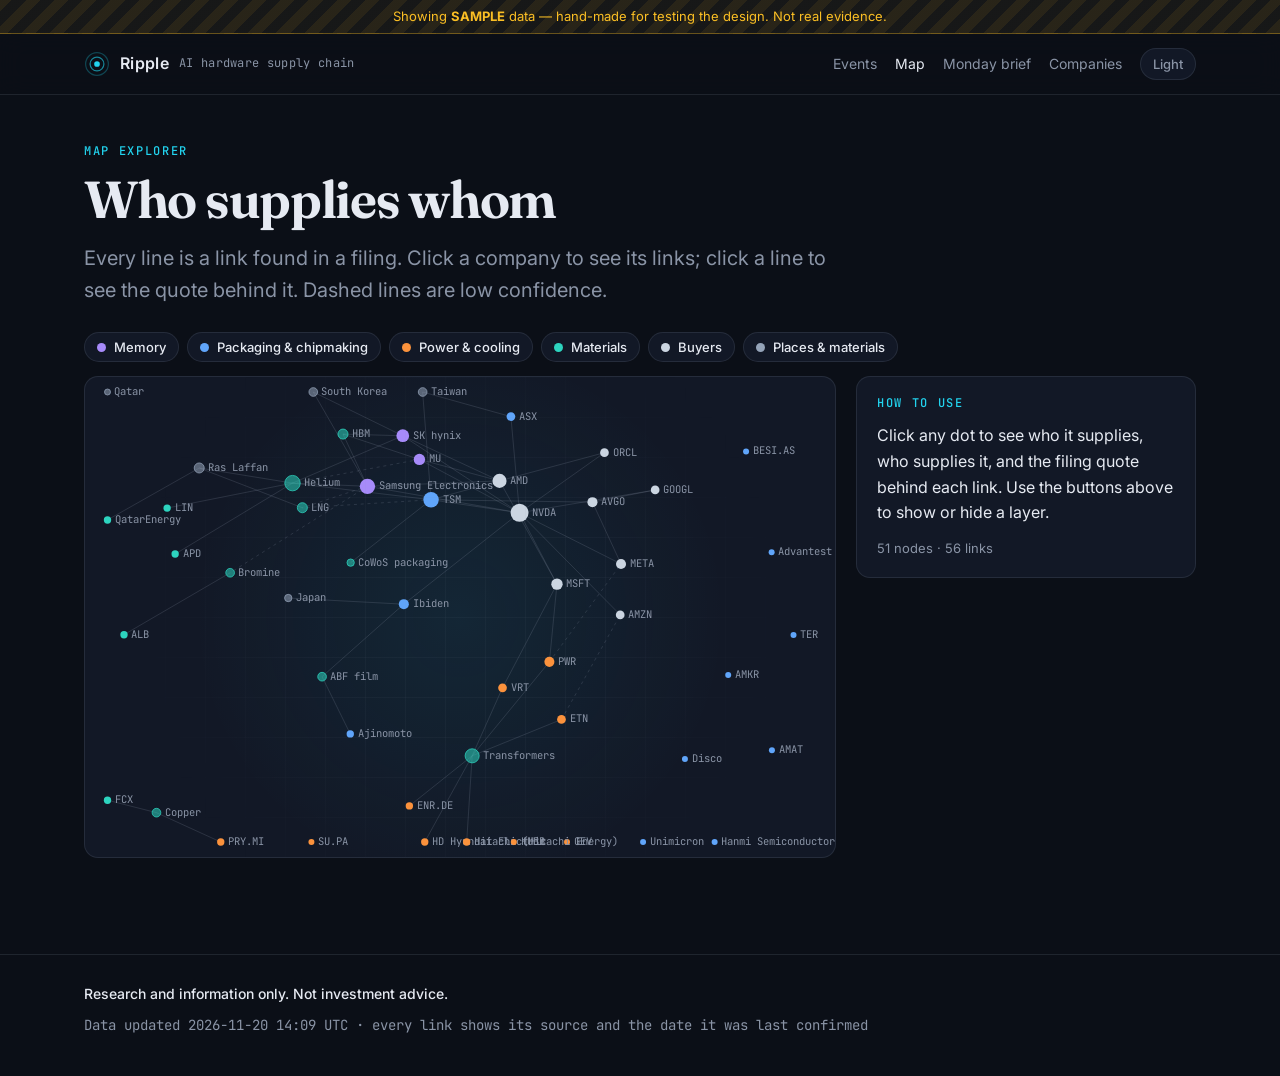
==== site/map.html @ 113fd9b5 "Daily GitHub Actions run (01:23 HKT): collectors, news, AI work queue, site data; text cache; failur" ====
<!doctype html>
<html lang="en">
<head>
<title>Map explorer — Ripple</title>
<meta name="description" content="The whole AI hardware supply map: filter by layer, click a company to see its links and their sources.">
<meta charset="utf-8">
<meta name="viewport" content="width=device-width, initial-scale=1">
<link rel="preconnect" href="https://fonts.googleapis.com">
<link rel="preconnect" href="https://fonts.gstatic.com" crossorigin>
<link href="https://fonts.googleapis.com/css2?family=Fraunces:opsz,wght@9..144,500;9..144,600;9..144,700&family=Inter:wght@400;500;600&family=JetBrains+Mono:wght@400;500;600&display=swap" rel="stylesheet">
<link rel="stylesheet" href="assets/style.css">
<script>try{var t=localStorage.getItem("ripple-theme");if(t)document.documentElement.setAttribute("data-theme",t)}catch(e){}</script>
<link rel="stylesheet" href="assets/map.css">
</head>
<body>
<main class="wrap">
  <header class="article-head" style="padding-bottom:0">
    <div class="eyebrow">Map explorer</div>
    <h1 style="font-size:clamp(32px,4.4vw,52px)">Who supplies whom</h1>
    <p class="dek">Every line is a link found in a filing. Click a company to see its links; click a line to see the quote behind it. Dashed lines are low confidence.</p>
  </header>
  <div class="filters" id="filters" role="group" aria-label="Filter by layer"></div>
  <div class="explorer">
    <div class="ripple-canvas map-canvas"><div class="grid-bg"></div><div id="map"></div></div>
    <aside class="card side" id="side" aria-live="polite"></aside>
  </div>
</main>
<script src="data/data.js"></script>
<script src="assets/common.js"></script>
<script src="assets/ripple.js"></script>
<script src="assets/map.js"></script>
</body>
</html>
---- site/assets/style.css ----
/* Ripple — "mission control meets magazine".
   Colours from the build plan's Look and feel section (dark first, light mode too). */

:root {
  --bg: #0B0F17;
  --panel: #121826;
  --panel-2: #172033;
  --border: rgba(138, 148, 166, 0.16);
  --border-strong: rgba(138, 148, 166, 0.32);
  --text: #E6EAF2;
  --text-2: #8A94A6;
  --accent: #22D3EE;
  --accent-text: #22D3EE;
  --hurt: #F87171;
  --helped: #34D399;
  --unclear: #FBBF24;
  --hurt-text: #F87171;
  --helped-text: #34D399;
  --unclear-text: #FBBF24;
  --layer-memory: #A78BFA;
  --layer-packaging: #60A5FA;
  --layer-power: #FB923C;
  --layer-materials: #2DD4BF;
  --layer-buyers: #CBD5E1;
  --layer-place: #94A3B8;
  --glow: 0 0 0 1px rgba(34, 211, 238, 0.35), 0 0 24px rgba(34, 211, 238, 0.18);
  --radius: 14px;
  --radius-sm: 8px;
  --serif: "Fraunces", "Source Serif 4", Georgia, serif;
  --sans: "Inter", system-ui, -apple-system, "Segoe UI", sans-serif;
  --mono: "JetBrains Mono", ui-monospace, "SF Mono", Menlo, monospace;
  --map-dim: rgba(138, 148, 166, 0.22);
  color-scheme: dark;
}

/* Light mode: same accent and status colours on a warm off-white.
   Text versions of the status colours are darkened so they pass WCAG AA. */
:root[data-theme="light"] {
  --bg: #F7F4EE;
  --panel: #FFFFFF;
  --panel-2: #F1EDE5;
  --border: rgba(30, 36, 48, 0.12);
  --border-strong: rgba(30, 36, 48, 0.24);
  --text: #161A22;
  --text-2: #545D6B;
  --accent-text: #0E7490;
  --hurt-text: #B91C1C;
  --helped-text: #047857;
  --unclear-text: #92400E;
  --layer-buyers: #64748B;
  --glow: 0 0 0 1px rgba(14, 116, 144, 0.35), 0 6px 24px rgba(14, 116, 144, 0.12);
  --map-dim: rgba(30, 36, 48, 0.18);
  color-scheme: light;
}

* { box-sizing: border-box; }
html { -webkit-text-size-adjust: 100%; }
body {
  margin: 0;
  background: var(--bg);
  color: var(--text);
  font-family: var(--sans);
  font-size: 16px;
  line-height: 1.6;
  -webkit-font-smoothing: antialiased;
}
a { color: var(--accent-text); text-decoration: none; }
a:hover { text-decoration: underline; text-underline-offset: 3px; }
.mono, time, .num { font-family: var(--mono); font-feature-settings: "tnum" 1; }
.muted { color: var(--text-2); }
.wrap { max-width: 1160px; margin: 0 auto; padding: 0 24px; }
.narrow { max-width: 760px; }
.sr-only { position: absolute; width: 1px; height: 1px; overflow: hidden; clip: rect(0 0 0 0); white-space: nowrap; }

/* ---------- Header / footer ---------- */
.site-header {
  position: sticky; top: 0; z-index: 30;
  background: color-mix(in srgb, var(--bg) 82%, transparent);
  backdrop-filter: blur(12px);
  border-bottom: 1px solid var(--border);
}
.site-header .wrap { display: flex; align-items: center; justify-content: space-between; height: 60px; }
.brand { display: flex; align-items: center; gap: 10px; color: var(--text); font-weight: 600; letter-spacing: 0.02em; }
.brand:hover { text-decoration: none; }
.brand-mark { width: 26px; height: 26px; }
.brand small { font-family: var(--mono); color: var(--text-2); font-weight: 400; font-size: 12px; }
.nav { display: flex; align-items: center; gap: 18px; font-size: 14px; }
.nav a { color: var(--text-2); }
.nav a:hover, .nav a[aria-current="page"] { color: var(--text); text-decoration: none; }
.theme-toggle {
  background: var(--panel); border: 1px solid var(--border); color: var(--text-2);
  border-radius: 999px; height: 32px; padding: 0 12px; font: 500 13px var(--sans); cursor: pointer;
}
.theme-toggle:hover { color: var(--text); border-color: var(--border-strong); }

.site-footer { border-top: 1px solid var(--border); margin-top: 96px; padding: 28px 0 40px; color: var(--text-2); font-size: 14px; }
.site-footer .wrap { display: flex; flex-wrap: wrap; gap: 8px 24px; justify-content: space-between; }
.disclaimer { color: var(--text); font-weight: 500; }

.sample-banner {
  background: repeating-linear-gradient(-45deg, rgba(251, 191, 36, 0.12) 0 10px, rgba(251, 191, 36, 0.05) 10px 20px);
  border-bottom: 1px solid rgba(251, 191, 36, 0.35);
  color: var(--unclear-text); font-size: 13px; text-align: center; padding: 6px 16px;
}
.sample-tag {
  display: inline-block; font: 600 10px/1 var(--mono); letter-spacing: 0.08em;
  color: var(--unclear-text); border: 1px solid currentColor; border-radius: 4px; padding: 3px 5px; vertical-align: middle;
}

/* ---------- Ticker strip ---------- */
.ticker { border-bottom: 1px solid var(--border); background: var(--panel); overflow: hidden; white-space: nowrap; font: 13px var(--mono); }
.ticker-track { display: inline-flex; gap: 48px; padding: 9px 0; animation: ticker 50s linear infinite; }
.ticker:hover .ticker-track { animation-play-state: paused; }
.ticker-item { display: inline-flex; gap: 10px; align-items: center; color: var(--text-2); }
.ticker-item a { color: var(--text); }
.ticker-dot { width: 7px; height: 7px; border-radius: 50%; background: var(--accent); box-shadow: 0 0 10px var(--accent); }
@keyframes ticker { from { transform: translateX(0); } to { transform: translateX(-50%); } }

/* ---------- Home hero ---------- */
.hero { position: relative; padding: 56px 0 24px; overflow: hidden; }
.hero-grid { display: grid; grid-template-columns: minmax(0, 5fr) minmax(0, 7fr); gap: 32px; align-items: center; }
.eyebrow { font: 500 12px var(--mono); letter-spacing: 0.14em; text-transform: uppercase; color: var(--accent-text); }
.hero h1 { font-family: var(--serif); font-weight: 600; font-size: clamp(36px, 5vw, 60px); line-height: 1.04; letter-spacing: -0.02em; margin: 14px 0 18px; }
.hero p.lede { font-size: 18px; color: var(--text-2); max-width: 32em; margin: 0 0 24px; }
.stat-row { display: flex; gap: 28px; flex-wrap: wrap; }
.stat b { display: block; font: 600 26px var(--mono); color: var(--text); }
.stat span { font-size: 13px; color: var(--text-2); }
.hero-map { width: 100%; aspect-ratio: 1.45 / 1; }
.legend { display: flex; flex-wrap: wrap; gap: 6px 16px; font-size: 12px; color: var(--text-2); margin-top: 8px; }
.legend i { display: inline-block; width: 9px; height: 9px; border-radius: 50%; margin-right: 6px; vertical-align: 0; }
.legend .dash { width: 18px; height: 0; border-radius: 0; border-top: 2px dashed var(--text-2); vertical-align: 3px; }
.legend .solid { width: 18px; height: 0; border-radius: 0; border-top: 2px solid var(--text-2); vertical-align: 3px; }

/* ---------- Section headings ---------- */
.section { margin-top: 64px; }
.section-head { display: flex; align-items: baseline; justify-content: space-between; gap: 16px; margin-bottom: 18px; }
.section-head h2 { font-family: var(--serif); font-weight: 600; font-size: 28px; letter-spacing: -0.01em; margin: 0; }
h3 { font-size: 15px; font-weight: 600; margin: 0 0 6px; }

/* ---------- Cards ---------- */
.card {
  background: var(--panel); border: 1px solid var(--border); border-radius: var(--radius);
  transition: box-shadow 0.25s ease, border-color 0.25s ease, transform 0.25s ease;
}
.card:hover { box-shadow: var(--glow); border-color: transparent; }
a.card { display: block; color: inherit; }
a.card:hover { text-decoration: none; }

.event-grid { display: grid; grid-template-columns: repeat(auto-fill, minmax(330px, 1fr)); gap: 18px; }
.event-card { display: grid; grid-template-rows: auto 1fr; overflow: hidden; }
.event-card .mini { height: 150px; background: radial-gradient(ellipse at center, rgba(34, 211, 238, 0.07), transparent 70%); border-bottom: 1px solid var(--border); }
.event-card .mini svg { width: 100%; height: 100%; }
.event-card .body { padding: 18px 20px 20px; display: flex; flex-direction: column; gap: 10px; }
.event-card h3 { font-family: var(--serif); font-size: 21px; line-height: 1.2; font-weight: 600; margin: 0; }
.event-card p { margin: 0; color: var(--text-2); font-size: 14px; }
.meta-row { display: flex; align-items: center; gap: 12px; flex-wrap: wrap; font: 12px var(--mono); color: var(--text-2); }
.type-chip { text-transform: uppercase; letter-spacing: 0.08em; font: 500 11px var(--mono); color: var(--accent-text); }
.top3 { display: flex; flex-direction: column; gap: 6px; margin-top: auto; padding-top: 6px; border-top: 1px solid var(--border); }
.top3-row { display: grid; grid-template-columns: auto 1fr auto; gap: 10px; align-items: center; font-size: 13px; }

/* Severity: 5-segment bar */
.sev { display: inline-flex; align-items: center; gap: 6px; font: 12px var(--mono); color: var(--text-2); }
.sev-bar { display: inline-grid; grid-template-columns: repeat(5, 10px); gap: 3px; }
.sev-bar i { height: 8px; border-radius: 2px; background: var(--border-strong); }
.sev-bar i.on { background: var(--sev-color, var(--hurt)); box-shadow: 0 0 8px color-mix(in srgb, var(--sev-color, var(--hurt)) 60%, transparent); }

/* Ticker badges instead of logos */
.badge {
  display: inline-flex; align-items: center; gap: 6px; font: 600 11px/1 var(--mono); letter-spacing: 0.03em;
  padding: 4px 7px; border-radius: 6px; color: var(--text); background: var(--panel-2);
  border: 1px solid var(--border); white-space: nowrap;
}
.badge::before { content: ""; width: 6px; height: 6px; border-radius: 50%; background: var(--layer-color, var(--layer-place)); }
.badge.kind-material::before, .badge.kind-part::before { border-radius: 1px; transform: rotate(45deg); }

/* Direction marks: never colour alone — icon + word */
.dir { display: inline-flex; align-items: center; gap: 5px; font: 600 12px var(--sans); white-space: nowrap; }
.dir svg { width: 14px; height: 14px; }
.dir-hurt { color: var(--hurt-text); }
.dir-helped { color: var(--helped-text); }
.dir-unclear { color: var(--unclear-text); }

.conf { font: 11px var(--mono); text-transform: uppercase; letter-spacing: 0.06em; color: var(--text-2); }
.conf-low { font-style: italic; }

/* ---------- Event page (article) ---------- */
.article-head { padding: 48px 0 8px; }
.article-head h1 { font-family: var(--serif); font-weight: 650; font-size: clamp(34px, 5.4vw, 64px); line-height: 1.03; letter-spacing: -0.025em; margin: 14px 0 16px; max-width: 18em; }
.article-head .dek { font-size: 20px; color: var(--text-2); max-width: 38em; margin: 0; }
.byline { display: flex; gap: 18px; flex-wrap: wrap; align-items: center; margin-top: 22px; font: 13px var(--mono); color: var(--text-2); }

.ripple-stage {
  position: relative; margin-top: 36px; display: grid; grid-template-columns: minmax(0, 1fr) 340px; gap: 24px; align-items: start;
}
.ripple-canvas {
  position: relative; border-radius: var(--radius); border: 1px solid var(--border); overflow: hidden;
  background:
    radial-gradient(circle at 50% 50%, rgba(34, 211, 238, 0.08), transparent 60%),
    linear-gradient(var(--panel), var(--panel));
}
.ripple-canvas svg { display: block; width: 100%; height: auto; }
.ripple-canvas .grid-bg { position: absolute; inset: 0; pointer-events: none; opacity: 0.35;
  background-image: linear-gradient(var(--border) 1px, transparent 1px), linear-gradient(90deg, var(--border) 1px, transparent 1px);
  background-size: 40px 40px; mask-image: radial-gradient(circle at center, black 30%, transparent 75%); }
.replay { position: absolute; right: 12px; top: 12px; z-index: 2; }
.btn {
  background: var(--panel-2); color: var(--text); border: 1px solid var(--border); border-radius: 999px;
  font: 500 13px var(--sans); padding: 6px 12px; cursor: pointer;
}
.btn:hover { border-color: var(--accent); }
.ranked { display: flex; flex-direction: column; gap: 8px; }
.ranked .rank-row {
  display: grid; grid-template-columns: 22px minmax(0, 1fr) auto; gap: 10px; align-items: center;
  padding: 10px 12px; border-radius: var(--radius-sm); background: var(--panel); border: 1px solid var(--border);
  opacity: 0; transform: translateY(6px); transition: opacity 0.35s ease, transform 0.35s ease, box-shadow 0.2s;
}
.ranked.show .rank-row { opacity: 1; transform: none; }
.ranked .rank-row:hover { box-shadow: var(--glow); }
.rank-n { font: 12px var(--mono); color: var(--text-2); }
.rank-name { display: flex; flex-direction: column; min-width: 0; }
.rank-name a { color: var(--text); font-weight: 600; font-size: 14px; }
.rank-name .dir { font-size: 11px; }
.score { font: 600 15px var(--mono); text-align: right; }
.score small { display: block; font-weight: 400; font-size: 10px; color: var(--text-2); }

.prose { font-size: 18px; line-height: 1.7; }
.prose p { margin: 0 0 1em; }
.pullquote { font-family: var(--serif); font-size: 24px; line-height: 1.35; border-left: 3px solid var(--accent); padding-left: 20px; margin: 0; }

.impact-cards { display: grid; grid-template-columns: repeat(auto-fill, minmax(320px, 1fr)); gap: 16px; }
.impact-card { padding: 18px 20px; display: flex; flex-direction: column; gap: 10px; }
.impact-card header { display: flex; justify-content: space-between; align-items: flex-start; gap: 10px; }
.impact-card .name { font-weight: 600; font-size: 17px; }
.impact-card .name a { color: var(--text); }
.facts { display: grid; grid-template-columns: repeat(3, 1fr); gap: 8px; font-size: 12px; }
.facts div { background: var(--panel-2); border-radius: 6px; padding: 6px 8px; }
.facts dt { color: var(--text-2); font: 10px var(--mono); text-transform: uppercase; letter-spacing: 0.08em; }
.facts dd { margin: 0; font-weight: 600; }
.exposure-bar { height: 6px; border-radius: 3px; background: var(--border); overflow: hidden; }
.exposure-bar i { display: block; height: 100%; border-radius: 3px; }
.path-chain { display: flex; flex-wrap: wrap; align-items: center; gap: 4px; font: 12px var(--mono); color: var(--text-2); }
.path-chain .arrow { opacity: 0.6; }
.path-chain a { color: var(--text-2); border-bottom: 1px dotted var(--border-strong); }
.path-chain a:hover { color: var(--text); text-decoration: none; }
.what-change { font-size: 13px; color: var(--text-2); border-top: 1px dashed var(--border); padding-top: 8px; }
.spark { display: flex; align-items: center; gap: 8px; font: 12px var(--mono); }
.spark svg { width: 90px; height: 26px; overflow: visible; }

.unknowns { list-style: none; padding: 0; margin: 0; display: grid; gap: 10px; }
.unknowns li { padding: 14px 16px 14px 44px; position: relative; background: var(--panel); border: 1px dashed var(--border-strong); border-radius: var(--radius-sm); }
.unknowns li::before { content: "?"; position: absolute; left: 14px; top: 13px; width: 20px; height: 20px; border-radius: 50%; border: 1px solid var(--unclear); color: var(--unclear-text); font: 600 12px/18px var(--mono); text-align: center; }

table.data { width: 100%; border-collapse: collapse; font-size: 14px; }
table.data th { text-align: left; font: 500 11px var(--mono); letter-spacing: 0.08em; text-transform: uppercase; color: var(--text-2); padding: 8px 10px; border-bottom: 1px solid var(--border); }
table.data td { padding: 10px; border-bottom: 1px solid var(--border); vertical-align: top; }
table.data td.num { text-align: right; }
.up { color: var(--helped-text); }
.down { color: var(--hurt-text); }
.table-scroll { overflow-x: auto; }

.source-list { list-style: none; padding: 0; margin: 0; display: grid; gap: 8px; }
.source-list li { display: flex; gap: 12px; align-items: baseline; font-size: 14px; }

/* ---------- Company page ---------- */
.company-head { padding: 44px 0 0; display: grid; gap: 14px; }
.company-head h1 { font-family: var(--serif); font-weight: 600; font-size: clamp(34px, 5vw, 54px); line-height: 1.05; margin: 0; letter-spacing: -0.02em; }
.company-head .tags { display: flex; gap: 8px; flex-wrap: wrap; align-items: center; }
.chip { font: 12px var(--mono); border: 1px solid var(--border); border-radius: 999px; padding: 3px 10px; color: var(--text-2); }
.link-grid { display: grid; grid-template-columns: repeat(auto-fill, minmax(320px, 1fr)); gap: 14px; }
.link-card { padding: 16px 18px; display: flex; flex-direction: column; gap: 10px; }
.link-card.stale { opacity: 0.6; }
.link-card.low { border-style: dashed; }
.link-card .top { display: flex; justify-content: space-between; gap: 10px; align-items: center; }
.link-card blockquote { margin: 0; font-family: var(--serif); font-size: 15px; line-height: 1.5; color: var(--text); border-left: 2px solid var(--border-strong); padding-left: 12px; }
.link-card .foot { display: flex; justify-content: space-between; gap: 10px; flex-wrap: wrap; font: 11px var(--mono); color: var(--text-2); }
.verified { color: var(--helped-text); }
.empty { color: var(--text-2); font-size: 14px; padding: 18px; border: 1px dashed var(--border); border-radius: var(--radius-sm); }
.two-col { display: grid; grid-template-columns: 1fr 1fr; gap: 32px; }

/* ---------- Map + popover ---------- */
.map-node { cursor: pointer; }
.map-node text { font-family: var(--mono); fill: var(--text-2); pointer-events: none; }
.map-edge { fill: none; }
.popover {
  position: fixed; z-index: 50; max-width: 340px; pointer-events: none;
  background: var(--panel-2); color: var(--text); border: 1px solid var(--border-strong); border-radius: 10px;
  padding: 12px 14px; font-size: 13px; box-shadow: 0 12px 40px rgba(0, 0, 0, 0.45);
  opacity: 0; transform: translateY(4px); transition: opacity 0.15s ease, transform 0.15s ease;
}
.popover.show { opacity: 1; transform: none; }
.popover q { display: block; font-family: var(--serif); font-size: 14px; line-height: 1.45; margin: 6px 0; quotes: "\201C" "\201D"; }
.popover .meta { font: 11px var(--mono); color: var(--text-2); }

/* Pulsing for the hero map */
@keyframes softpulse { 0%, 100% { opacity: 0.85; } 50% { opacity: 1; } }
@keyframes beacon { 0% { r: 6; opacity: 0.9; } 100% { r: 46; opacity: 0; } }
.hero-map .pulse-node { animation: softpulse 4s ease-in-out infinite; }
.hero-map .beacon { fill: none; stroke: var(--accent); stroke-width: 2; animation: beacon 2.4s ease-out infinite; }

/* ---------- Responsive ---------- */
@media (max-width: 960px) {
  .hero-grid { grid-template-columns: 1fr; }
  .ripple-stage { grid-template-columns: 1fr; }
  .two-col { grid-template-columns: 1fr; }
}
@media (max-width: 640px) {
  .wrap { padding: 0 16px; }
  .hide-sm { display: none; }
  .section-head { flex-wrap: wrap; }
  .event-grid, .impact-cards, .link-grid { grid-template-columns: 1fr; }
  .hero { padding-top: 32px; }
  .hero-map { aspect-ratio: 1.1 / 1; }
  .article-head { padding-top: 32px; }
  .article-head .dek { font-size: 17px; }
  .prose { font-size: 17px; }
  .facts { grid-template-columns: 1fr 1fr 1fr; }
  .section { margin-top: 48px; }
}

@media (prefers-reduced-motion: reduce) {
  *, *::before, *::after { animation-duration: 0.001ms !important; animation-iteration-count: 1 !important; transition-duration: 0.001ms !important; }
  .ticker-track { animation: none; }
}
---- site/assets/map.css ----
.filters { display: flex; flex-wrap: wrap; gap: 8px; margin: 26px 0 14px; }
.filter { display: inline-flex; align-items: center; gap: 8px; font: 500 13px var(--sans); color: var(--text); background: var(--panel);
  border: 1px solid var(--border); border-radius: 999px; padding: 6px 12px; cursor: pointer; }
.filter[aria-pressed="false"] { opacity: .45; }
.filter i { width: 9px; height: 9px; border-radius: 50%; }
.explorer { display: grid; grid-template-columns: minmax(0, 1fr) 340px; gap: 20px; align-items: start; }
.map-canvas svg { display: block; width: 100%; height: auto; }
.side { padding: 18px 20px; position: sticky; top: 76px; max-height: calc(100vh - 96px); overflow: auto; display: grid; gap: 12px; }
.side h2 { font-family: var(--serif); font-size: 24px; margin: 0; }
.side .lk { border-top: 1px solid var(--border); padding-top: 10px; font-size: 14px; cursor: pointer; }
.side .lk:hover b { color: var(--accent-text); }
.side blockquote { margin: 6px 0 0; font-family: var(--serif); font-size: 14px; border-left: 2px solid var(--border-strong); padding-left: 10px; }
.map-node.dim { opacity: .12; }
.map-edge-line.dim { opacity: .06; }
.map-edge-line.hl { stroke: var(--accent) !important; stroke-opacity: 1 !important; stroke-width: 2.4; }
@media (max-width: 960px) { .explorer { grid-template-columns: 1fr; } .side { position: static; max-height: none; } }
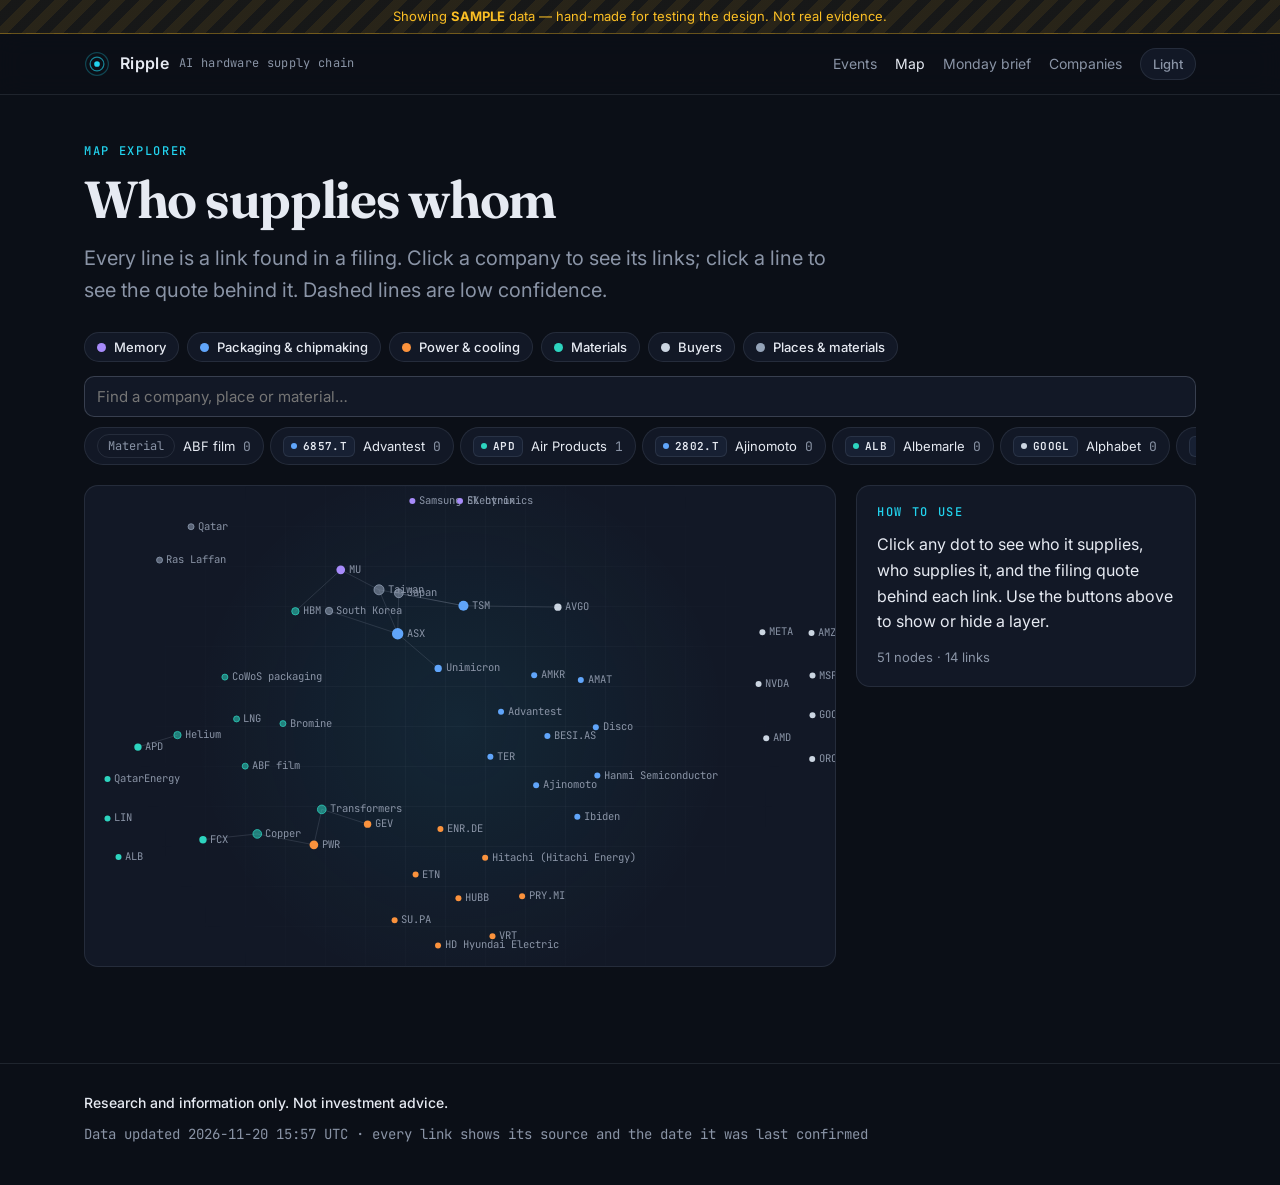
==== commit 76f4bfbc: "Phone fixes: tap-to-open quote popups with a close button, fingertip-sized tap areas, tappable names" ====
--- a/site/map.html
+++ b/site/map.html
@@ -20,6 +20,9 @@
     <p class="dek">Every line is a link found in a filing. Click a company to see its links; click a line to see the quote behind it. Dashed lines are low confidence.</p>
   </header>
   <div class="filters" id="filters" role="group" aria-label="Filter by layer"></div>
+  <div class="finder"><label class="sr-only" for="finder">Find a company, place or material</label>
+    <input id="finder" type="search" placeholder="Find a company, place or material…" autocomplete="off">
+    <div id="finder-list" class="finder-list"></div></div>
   <div class="explorer">
     <div class="ripple-canvas map-canvas"><div class="grid-bg"></div><div id="map"></div></div>
     <aside class="card side" id="side" aria-live="polite"></aside>
--- a/site/assets/style.css
+++ b/site/assets/style.css
@@ -288,6 +288,9 @@
   opacity: 0; transform: translateY(4px); transition: opacity 0.15s ease, transform 0.15s ease;
 }
 .popover.show { opacity: 1; transform: none; }
+.popover.pinned { pointer-events: auto; padding-right: 36px; }
+.pop-close { position: absolute; top: 6px; right: 6px; width: 30px; height: 30px; border-radius: 50%; border: 1px solid var(--border);
+  background: var(--panel); color: var(--text); font: 18px/1 var(--sans); cursor: pointer; }
 .popover q { display: block; font-family: var(--serif); font-size: 14px; line-height: 1.45; margin: 6px 0; quotes: "\201C" "\201D"; }
 .popover .meta { font: 11px var(--mono); color: var(--text-2); }
 
@@ -321,3 +324,5 @@
   *, *::before, *::after { animation-duration: 0.001ms !important; animation-iteration-count: 1 !important; transition-duration: 0.001ms !important; }
   .ticker-track { animation: none; }
 }
+/* No focus box after tapping a line or dot with a finger/mouse (keyboard users still see it). */
+.link-hit:focus:not(:focus-visible), .map-node:focus:not(:focus-visible) { outline: none; }
--- a/site/assets/map.css
+++ b/site/assets/map.css
@@ -14,3 +14,11 @@
 .map-edge-line.dim { opacity: .06; }
 .map-edge-line.hl { stroke: var(--accent) !important; stroke-opacity: 1 !important; stroke-width: 2.4; }
 @media (max-width: 960px) { .explorer { grid-template-columns: 1fr; } .side { position: static; max-height: none; } }
+.finder { margin: 0 0 16px; }
+.finder input { width: 100%; font: 15px var(--sans); color: var(--text); background: var(--panel); border: 1px solid var(--border-strong);
+  border-radius: 10px; padding: 10px 12px; }
+.finder-list { display: flex; gap: 6px; overflow-x: auto; padding: 10px 0 4px; scrollbar-width: thin; }
+.finder-item { flex: none; display: inline-flex; align-items: center; gap: 8px; font: 13px var(--sans); color: var(--text);
+  background: var(--panel); border: 1px solid var(--border); border-radius: 999px; padding: 6px 12px; cursor: pointer; }
+.finder-item.on { border-color: var(--accent); box-shadow: var(--glow); }
+.map-node .tap-label { pointer-events: auto; cursor: pointer; }
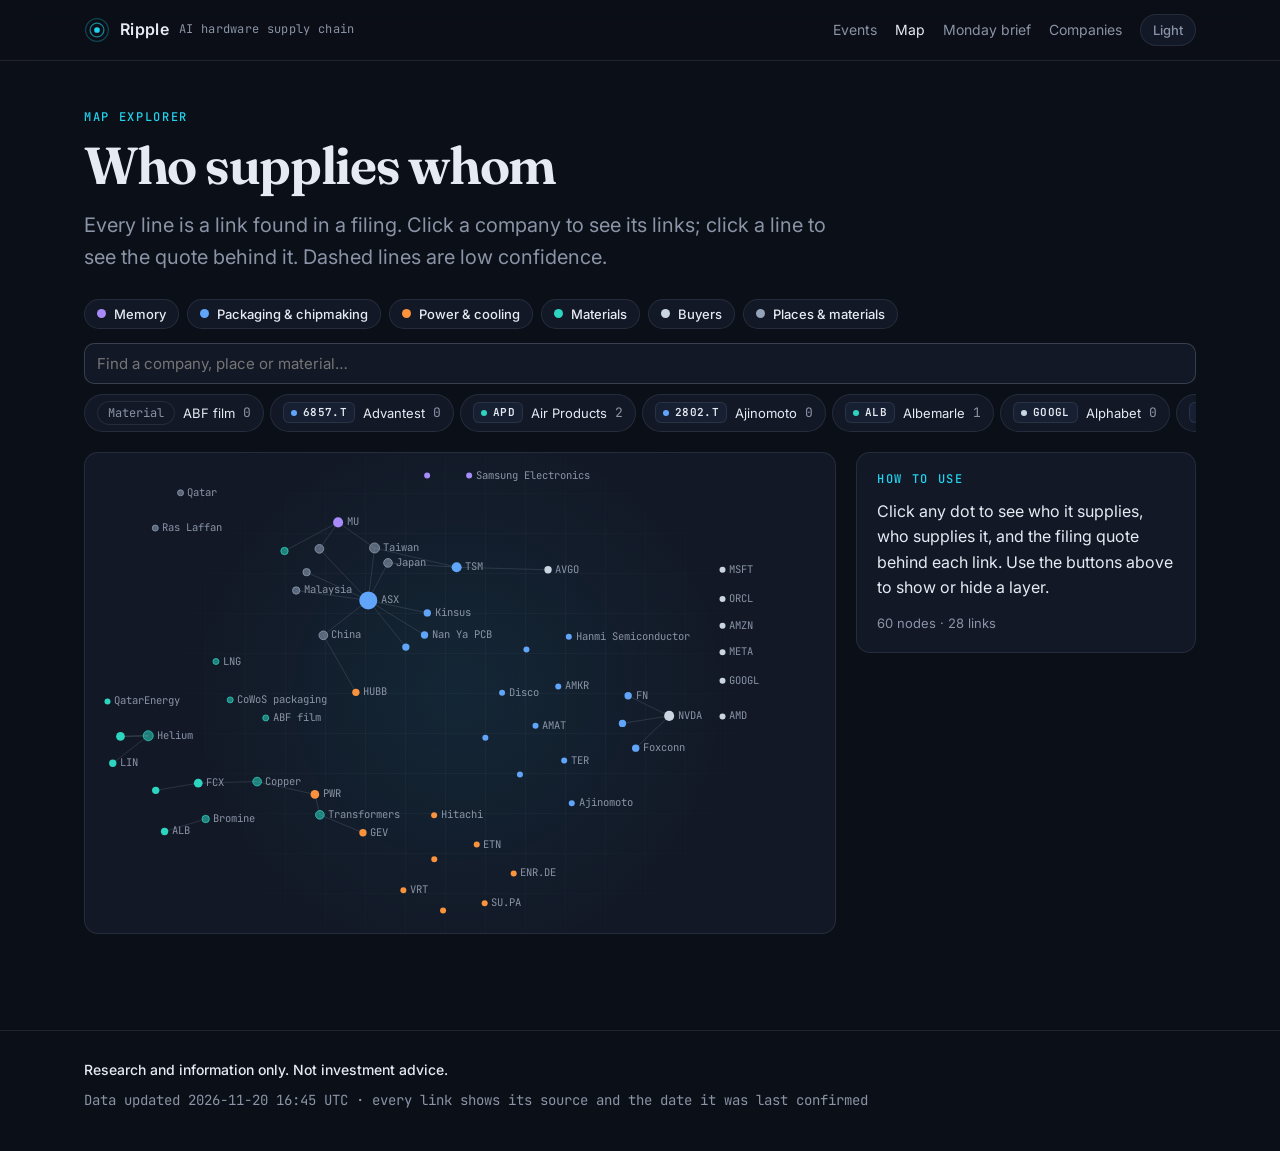
==== commit 520a24be: "Map: tap empty space, tap the dot again or 'Show all' to reset; no overlapping or cut-off names on p" ====
--- a/site/map.html
+++ b/site/map.html
@@ -24,7 +24,8 @@
     <input id="finder" type="search" placeholder="Find a company, place or material…" autocomplete="off">
     <div id="finder-list" class="finder-list"></div></div>
   <div class="explorer">
-    <div class="ripple-canvas map-canvas"><div class="grid-bg"></div><div id="map"></div></div>
+    <div class="ripple-canvas map-canvas"><div class="grid-bg"></div>
+      <button class="btn replay" type="button" id="clear-sel" hidden>Show all ×</button><div id="map"></div></div>
     <aside class="card side" id="side" aria-live="polite"></aside>
   </div>
 </main>
--- a/site/assets/map.css
+++ b/site/assets/map.css
@@ -22,3 +22,4 @@
   background: var(--panel); border: 1px solid var(--border); border-radius: 999px; padding: 6px 12px; cursor: pointer; }
 .finder-item.on { border-color: var(--accent); box-shadow: var(--glow); }
 .map-node .tap-label { pointer-events: auto; cursor: pointer; }
+#clear-sel[hidden] { display: none; }
